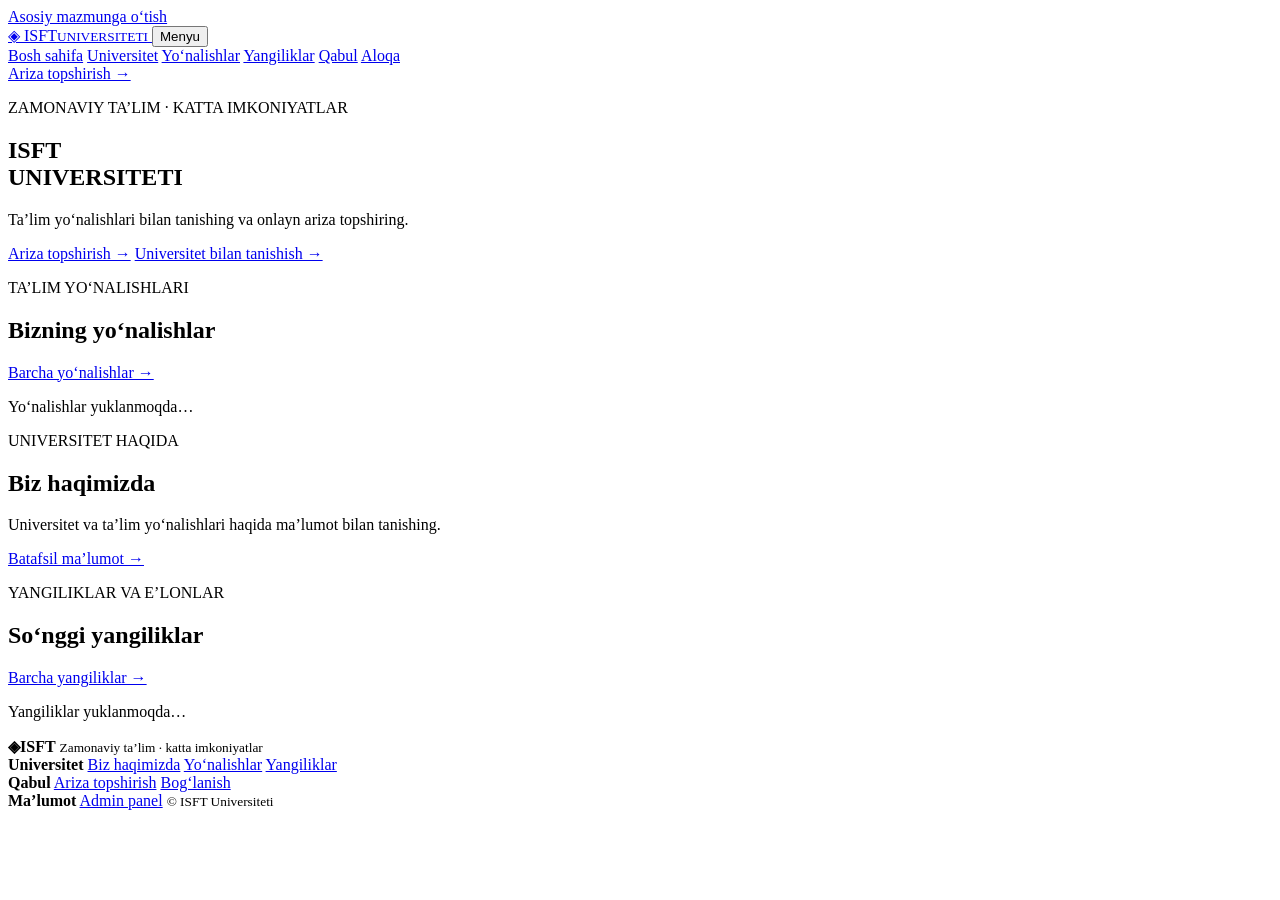
==== static/index.html @ 24857146 "Complete ISFT admissions site with Google Sheets sync" ====
<!doctype html>
<html lang="uz">
<head>
  <meta charset="utf-8">
  <meta name="viewport" content="width=device-width, initial-scale=1">
  <meta name="description" content="ISFT universiteti, ta’lim yo‘nalishlari va onlayn qabul.">
  <title>Bosh sahifa — ISFT</title>
  <link rel="stylesheet" href="/style.css">
  <script src="/app.js" defer></script>
</head>
<body>
  <a class="skip-link" href="#public">Asosiy mazmunga o‘tish</a>
  <header>
    <a class="public-logo" id="logo" href="/" aria-label="ISFT bosh sahifasi">
      <span class="mark" aria-hidden="true">◈</span>
      <span data-site-name>ISFT<small>UNIVERSITETI</small></span>
    </a>
    <button class="mobile-menu" id="mobile-menu" type="button"
            aria-expanded="false" aria-controls="public-nav">Menyu</button>
    <nav class="public-nav" id="public-nav" aria-label="Asosiy menyu">
      <a href="/">Bosh sahifa</a>
      <a href="/about.html">Universitet</a>
      <a href="/programs.html">Yo‘nalishlar</a>
      <a href="/news.html">Yangiliklar</a>
      <a href="/apply.html">Qabul</a>
      <a href="/contact.html">Aloqa</a>
    </nav>
    <a class="btn" href="/apply.html">Ariza topshirish →</a>
  </header>
  <main id="public">
    <section class="public-hero">
      <div class="hero-copy">
        <p class="eyebrow">ZAMONAVIY TA’LIM · KATTA IMKONIYATLAR</p>
        <h1 id="hero-title">ISFT<br><strong>UNIVERSITETI</strong></h1>
        <p id="hero-subtitle">Ta’lim yo‘nalishlari bilan tanishing va onlayn ariza topshiring.</p>
        <div class="hero-actions">
          <a class="btn" href="/apply.html">Ariza topshirish →</a>
          <a class="outline-btn" href="/about.html">Universitet bilan tanishish →</a>
        </div>
      </div>
    </section>
    <section class="public-section">
      <div class="section-top">
        <div>
          <p class="eyebrow">TA’LIM YO‘NALISHLARI</p>
          <h2>Bizning yo‘nalishlar</h2>
        </div>
        <a href="/programs.html">Barcha yo‘nalishlar →</a>
      </div>
      <div id="program-cards" class="program-grid" aria-live="polite">
        <p class="public-empty">Yo‘nalishlar yuklanmoqda…</p>
      </div>
    </section>
    <section class="public-section about-strip">
      <div>
        <p class="eyebrow">UNIVERSITET HAQIDA</p>
        <h2>Biz haqimizda</h2>
        <p>Universitet va ta’lim yo‘nalishlari haqida ma’lumot bilan tanishing.</p>
        <a class="outline-btn" href="/about.html">Batafsil ma’lumot →</a>
      </div>
    </section>
    <section class="public-section">
      <div class="section-top">
        <div>
          <p class="eyebrow">YANGILIKLAR VA E’LONLAR</p>
          <h2>So‘nggi yangiliklar</h2>
        </div>
        <a href="/news.html">Barcha yangiliklar →</a>
      </div>
      <div id="public-content" class="news-grid" aria-live="polite">
        <p class="public-empty">Yangiliklar yuklanmoqda…</p>
      </div>
    </section>
  </main>
  <footer>
    <div class="footer-links">
      <div>
        <b class="public-logo"><span class="mark" aria-hidden="true">◈</span><span data-site-name>ISFT</span></b>
        <small>Zamonaviy ta’lim · katta imkoniyatlar</small>
      </div>
      <div>
        <b>Universitet</b>
        <a href="/about.html">Biz haqimizda</a>
        <a href="/programs.html">Yo‘nalishlar</a>
        <a href="/news.html">Yangiliklar</a>
      </div>
      <div>
        <b>Qabul</b>
        <a href="/apply.html">Ariza topshirish</a>
        <a href="/contact.html">Bog‘lanish</a>
      </div>
      <div>
        <b>Ma’lumot</b>
        <a href="/admin.html">Admin panel</a>
        <small data-footer-text>© ISFT Universiteti</small>
      </div>
    </div>
  </footer>
</body>
</html>
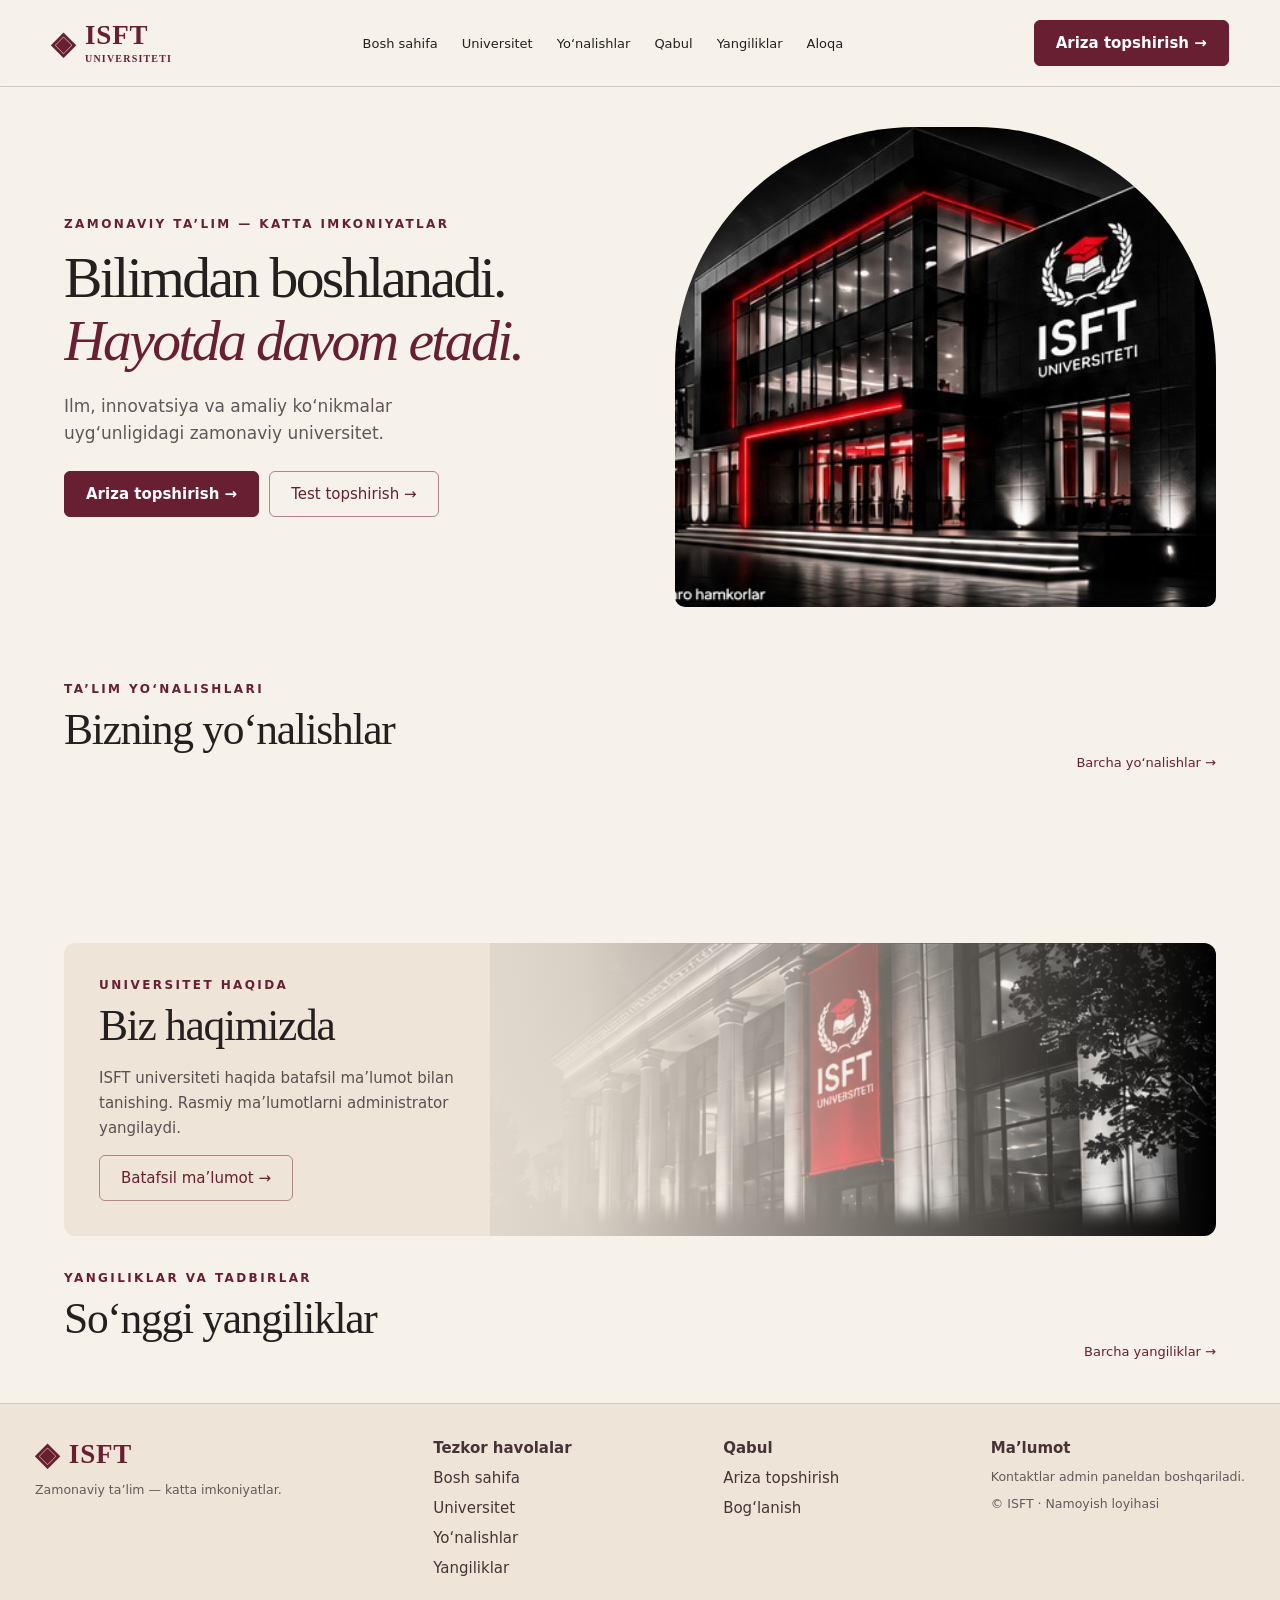
==== commit b262097c: "Prepare original ISFT app for Render" ====
--- a/static/index.html
+++ b/static/index.html
@@ -1,100 +1 @@
-<!doctype html>
-<html lang="uz">
-<head>
-  <meta charset="utf-8">
-  <meta name="viewport" content="width=device-width, initial-scale=1">
-  <meta name="description" content="ISFT universiteti, ta’lim yo‘nalishlari va onlayn qabul.">
-  <title>Bosh sahifa — ISFT</title>
-  <link rel="stylesheet" href="/style.css">
-  <script src="/app.js" defer></script>
-</head>
-<body>
-  <a class="skip-link" href="#public">Asosiy mazmunga o‘tish</a>
-  <header>
-    <a class="public-logo" id="logo" href="/" aria-label="ISFT bosh sahifasi">
-      <span class="mark" aria-hidden="true">◈</span>
-      <span data-site-name>ISFT<small>UNIVERSITETI</small></span>
-    </a>
-    <button class="mobile-menu" id="mobile-menu" type="button"
-            aria-expanded="false" aria-controls="public-nav">Menyu</button>
-    <nav class="public-nav" id="public-nav" aria-label="Asosiy menyu">
-      <a href="/">Bosh sahifa</a>
-      <a href="/about.html">Universitet</a>
-      <a href="/programs.html">Yo‘nalishlar</a>
-      <a href="/news.html">Yangiliklar</a>
-      <a href="/apply.html">Qabul</a>
-      <a href="/contact.html">Aloqa</a>
-    </nav>
-    <a class="btn" href="/apply.html">Ariza topshirish →</a>
-  </header>
-  <main id="public">
-    <section class="public-hero">
-      <div class="hero-copy">
-        <p class="eyebrow">ZAMONAVIY TA’LIM · KATTA IMKONIYATLAR</p>
-        <h1 id="hero-title">ISFT<br><strong>UNIVERSITETI</strong></h1>
-        <p id="hero-subtitle">Ta’lim yo‘nalishlari bilan tanishing va onlayn ariza topshiring.</p>
-        <div class="hero-actions">
-          <a class="btn" href="/apply.html">Ariza topshirish →</a>
-          <a class="outline-btn" href="/about.html">Universitet bilan tanishish →</a>
-        </div>
-      </div>
-    </section>
-    <section class="public-section">
-      <div class="section-top">
-        <div>
-          <p class="eyebrow">TA’LIM YO‘NALISHLARI</p>
-          <h2>Bizning yo‘nalishlar</h2>
-        </div>
-        <a href="/programs.html">Barcha yo‘nalishlar →</a>
-      </div>
-      <div id="program-cards" class="program-grid" aria-live="polite">
-        <p class="public-empty">Yo‘nalishlar yuklanmoqda…</p>
-      </div>
-    </section>
-    <section class="public-section about-strip">
-      <div>
-        <p class="eyebrow">UNIVERSITET HAQIDA</p>
-        <h2>Biz haqimizda</h2>
-        <p>Universitet va ta’lim yo‘nalishlari haqida ma’lumot bilan tanishing.</p>
-        <a class="outline-btn" href="/about.html">Batafsil ma’lumot →</a>
-      </div>
-    </section>
-    <section class="public-section">
-      <div class="section-top">
-        <div>
-          <p class="eyebrow">YANGILIKLAR VA E’LONLAR</p>
-          <h2>So‘nggi yangiliklar</h2>
-        </div>
-        <a href="/news.html">Barcha yangiliklar →</a>
-      </div>
-      <div id="public-content" class="news-grid" aria-live="polite">
-        <p class="public-empty">Yangiliklar yuklanmoqda…</p>
-      </div>
-    </section>
-  </main>
-  <footer>
-    <div class="footer-links">
-      <div>
-        <b class="public-logo"><span class="mark" aria-hidden="true">◈</span><span data-site-name>ISFT</span></b>
-        <small>Zamonaviy ta’lim · katta imkoniyatlar</small>
-      </div>
-      <div>
-        <b>Universitet</b>
-        <a href="/about.html">Biz haqimizda</a>
-        <a href="/programs.html">Yo‘nalishlar</a>
-        <a href="/news.html">Yangiliklar</a>
-      </div>
-      <div>
-        <b>Qabul</b>
-        <a href="/apply.html">Ariza topshirish</a>
-        <a href="/contact.html">Bog‘lanish</a>
-      </div>
-      <div>
-        <b>Ma’lumot</b>
-        <a href="/admin.html">Admin panel</a>
-        <small data-footer-text>© ISFT Universiteti</small>
-      </div>
-    </div>
-  </footer>
-</body>
-</html>
+<!doctype html><html lang="uz"><head><meta charset="utf-8"><meta name="viewport" content="width=device-width,initial-scale=1"><meta name="description" content="ISFT universiteti: ta’lim yo‘nalishlari va onlayn qabul."><title>Bosh sahifa — ISFT</title><link rel="stylesheet" href="/style.css"><link rel="stylesheet" href="/admissions.css"></head><body><header><a class="public-logo" id="logo" href="/" aria-label="ISFT bosh sahifa"><span class="mark">◈</span><span>ISFT<small>UNIVERSITETI</small></span></a><button class="mobile-menu" id="mobile-menu" type="button">☰</button><nav class="public-nav"><a href="/">Bosh sahifa</a><a href="/about.html">Universitet</a><a href="/programs.html">Yo‘nalishlar</a><a href="/apply.html">Qabul</a><a href="/news.html">Yangiliklar</a><a href="/contact.html">Aloqa</a></nav><a class="btn" href="/apply.html">Ariza topshirish →</a></header><main id="public"><section class="public-hero"><div class="hero-copy"><div class="eyebrow">ZAMONAVIY TA’LIM — KATTA IMKONIYATLAR</div><h1>Bilimdan boshlanadi.<br><em>Hayotda davom etadi.</em></h1><p id="hero-subtitle">Ilm, innovatsiya va amaliy ko‘nikmalar uyg‘unligidagi zamonaviy universitet.</p><div class="hero-actions"><a class="btn" href="/apply.html">Ariza topshirish →</a><a class="outline-btn" href="/exam.html">Test topshirish →</a></div></div></section><section class="public-section"><div class="section-top"><div><div class="eyebrow">TA’LIM YO‘NALISHLARI</div><h2>Bizning yo‘nalishlar</h2></div><a href="/programs.html">Barcha yo‘nalishlar →</a></div><div id="program-cards" class="program-grid"></div></section><section class="public-section" aria-label="Reklama"><div id="advertisements"></div></section><section class="public-section about-strip"><div><div class="eyebrow">UNIVERSITET HAQIDA</div><h2>Biz haqimizda</h2><p>ISFT universiteti haqida batafsil ma’lumot bilan tanishing. Rasmiy ma’lumotlarni administrator yangilaydi.</p><a class="outline-btn" href="/about.html">Batafsil ma’lumot →</a></div></section><section class="public-section"><div class="section-top"><div><div class="eyebrow">YANGILIKLAR VA TADBIRLAR</div><h2>So‘nggi yangiliklar</h2></div><a href="/news.html">Barcha yangiliklar →</a></div><div id="public-content" class="news-grid"></div></section></main><footer><div class="footer-links"><div><b class="public-logo"><span class="mark">◈</span> ISFT</b><small>Zamonaviy ta’lim — katta imkoniyatlar.</small></div><div><b>Tezkor havolalar</b><a href="/">Bosh sahifa</a><a href="/about.html">Universitet</a><a href="/programs.html">Yo‘nalishlar</a><a href="/news.html">Yangiliklar</a></div><div><b>Qabul</b><a href="/apply.html">Ariza topshirish</a><a href="/contact.html">Bog‘lanish</a></div><div><b>Ma’lumot</b><small>Kontaktlar admin paneldan boshqariladi.</small><small>© ISFT · Namoyish loyihasi</small></div></div></footer><div class="modal hidden" id="login-modal"><form id="login-form" class="box"><h2>Administrator kirishi</h2><label>Login<input name="username" value="admin" required></label><label>Parol<input name="password" type="password" required></label><p id="login-error" class="error"></p><button class="btn">Kirish</button><button type="button" class="secondary" id="close-modal">Bekor qilish</button></form></div><script src="/app.js" defer></script></body></html>
--- a/style.css
+++ b/style.css
@@ -0,0 +1,5 @@
+:root{font-family:Inter,system-ui,-apple-system,'Segoe UI',sans-serif;color:#f6f6f8;background:#07080c;font-size:15px}*{box-sizing:border-box}body{margin:0}a{color:inherit;text-decoration:none}button,input,select,textarea{font:inherit}button{cursor:pointer}header{display:flex;align-items:center;justify-content:space-between;gap:24px;padding:20px 5%;border-bottom:1px solid #272833;position:sticky;top:0;background:#090a0eea;backdrop-filter:blur(14px);z-index:2}header nav{display:flex;gap:25px}header nav a:hover,.topbar a:hover{color:#ff4d60}.logo,.brand{font-size:25px;font-weight:850;background:none;color:white;border:0}.logo small,.brand small{display:block;font-size:11px;color:#a6a6b3}.btn{display:inline-block;background:#d7092c;color:white;padding:13px 21px;border:1px solid #ff4b61;border-radius:12px;font-weight:750;box-shadow:0 0 22px #d7092c50;transition:.2s}.btn:hover{background:#f51239;box-shadow:0 0 28px #f51239aa;transform:translateY(-1px)}.secondary{background:#22232b;border:1px solid #41424e;color:white;border-radius:10px;padding:11px 15px}.secondary:hover{border-color:#e62946}main{max-width:1280px;margin:auto;padding:45px 5%}h1{font-size:clamp(35px,5vw,62px);letter-spacing:-.05em}h2{font-size:24px;letter-spacing:-.03em}.hero{padding:95px 0 110px;background:radial-gradient(ellipse at 70% 50%,#4a091f55,transparent 50%)}.hero h1{max-width:700px}.hero em{color:#fa2447;font-style:normal}.hero p{color:#a5a5b3;font-size:19px}.eyebrow{color:#ff4763;letter-spacing:.2em;font-size:12px;font-weight:800}.grid{display:grid;grid-template-columns:repeat(auto-fit,minmax(245px,1fr));gap:17px;margin:25px 0 75px}.card,.box,.stat,.widget{background:linear-gradient(135deg,#171820,#0d0e13);border:1px solid #2b2d39;border-radius:17px;padding:22px}.card:hover{border-color:#ef2c4e;box-shadow:0 0 22px #b30d3033}.card h3{margin:9px 0}.muted{color:#a1a2af}.card p{white-space:pre-wrap;line-height:1.6}.form-wrap{max-width:700px}.form-wrap form,.box form{display:grid;gap:15px}label{display:grid;gap:7px;color:#c8c8d0;margin-bottom:13px}input,select,textarea{width:100%;background:#101117;border:1px solid #353642;border-radius:10px;padding:12px;color:white;outline:none}input:focus,select:focus,textarea:focus{border-color:#ef2c4e}textarea{min-height:120px;resize:vertical}.check{display:flex;align-items:center}.check input{width:auto}.error{color:#ff7084}.success{color:#47d989}.modal{position:fixed;inset:0;display:grid;place-items:center;background:#000c;z-index:5}.modal .box{width:min(430px,92vw)}.hidden{display:none!important}footer{text-align:center;color:#858593;padding:35px}.admin{display:flex;min-height:100vh}.admin aside{width:258px;min-width:258px;background:#090a0f;border-right:1px solid #252630;padding:25px 12px;display:flex;flex-direction:column;gap:15px}.admin aside .brand{padding:0 12px 20px;color:#fff}.admin aside .brand:first-letter{color:#f21a3b}.admin aside button{width:100%;text-align:left;border:0;background:transparent;color:#b7b8c3;padding:13px 14px;border-radius:10px}.admin aside button:hover,.admin aside button.active{background:linear-gradient(90deg,#95102d,#35101d);color:white;box-shadow:inset 3px 0 #ff3656}.admin aside #logout{margin-top:auto;border:1px solid #333541;text-align:center}.workspace{flex:1;min-width:0}.topbar{padding:20px 28px;border-bottom:1px solid #292a35;display:flex;align-items:center;gap:20px}.topbar strong{font-size:22px}.topbar span{color:#888a99}.topbar a{margin-left:auto}.admin main{padding:25px;max-width:1700px}.stats{display:grid;grid-template-columns:repeat(4,minmax(0,1fr));gap:14px}.stat{border-color:#46202c}.stat small{color:#a8a8b4}.stat b{display:block;font-size:32px;margin-top:14px}.stat span{color:#42e28d;font-size:12px}.layout{display:grid;grid-template-columns:1.5fr 1fr;gap:17px;margin-top:17px}.widget{min-width:0}.widget h3{margin:0 0 20px}.bars{display:flex;align-items:end;gap:9px;height:180px;border-bottom:1px solid #383943}.bar{flex:1;min-width:8px;background:linear-gradient(#ff2a50,#7a1028);border-radius:5px 5px 0 0;position:relative}.bar:hover{filter:brightness(1.5)}.bar label{position:absolute;bottom:-29px;left:0;font-size:10px;white-space:nowrap;color:#a5a5b3}.tablewrap{overflow:auto}table{width:100%;border-collapse:collapse;white-space:nowrap}th,td{text-align:left;border-bottom:1px solid #292a33;padding:13px 12px;font-size:13px}th{color:#9a9ba8;font-weight:600}td button{margin-right:5px}.toolbar{display:flex;justify-content:space-between;align-items:center;gap:10px;flex-wrap:wrap;margin-bottom:20px}.toolbar input{max-width:300px}.pill{border-radius:99px;padding:5px 9px;background:#48232b;color:#ff91a0;font-size:12px}.toast{position:fixed;right:22px;bottom:22px;background:#1a2520;border:1px solid #3c9860;border-radius:12px;padding:15px;display:none;z-index:8}.toast.show{display:block}.loading{padding:30px;color:#bbb}.rowactions{display:flex;gap:7px}.rowactions button{padding:7px 9px}.modal-form{max-width:700px}.hint{font-size:13px;color:#a6a6b2}.danger{color:#ff8a9b}@media(max-width:1000px){.stats{grid-template-columns:repeat(2,1fr)}.layout{grid-template-columns:1fr}.admin aside{width:205px;min-width:205px}.topbar span{display:none}}@media(max-width:650px){header nav{display:none}.admin{display:block}.admin aside{width:100%;min-width:0;max-height:225px;overflow:auto}.admin aside #sidebar{display:flex;overflow-x:auto;gap:6px}.admin aside button{white-space:nowrap;width:auto}.admin aside #logout{display:none}.topbar{padding:14px}.admin main{padding:14px}.stats{grid-template-columns:repeat(2,1fr)}.stat b{font-size:24px}.hero{padding:55px 0}}
+
+/* Public ISFT premium theme. Admin rules above remain unchanged. */
+body:has(#public){background:#030303;color:#fff}body:has(#public) header{background:#050505ee;border-color:#222;padding:15px 5%;min-height:78px}body:has(#public) header nav a{font-size:13px}body:has(#public) header nav a:hover{color:#ff304a;text-shadow:0 0 14px #d90035}body:has(#public) main{max-width:1500px;padding:0 5%}body:has(#public) footer{border-top:1px solid #272727;background:#030303}.public-logo{font-size:27px;line-height:1;font-weight:850;display:flex;align-items:center;gap:9px;letter-spacing:.03em}.public-logo .mark{color:#ed1233;font-size:31px}.public-logo small{font-size:10px;letter-spacing:.12em;display:block;margin-top:5px;color:#eee}.public-nav{display:flex;align-items:center;gap:24px}.public-nav a{transition:color .2s}.public-hero{min-height:460px;display:flex;align-items:center;position:relative;isolation:isolate;padding:40px 0 52px}.public-hero:before{content:'';position:absolute;z-index:-2;inset:0 -6vw 0 27%;background:url('campus-hero.jpg') center right/cover no-repeat}.public-hero:after{content:'';position:absolute;z-index:-1;inset:0 -6vw;background:linear-gradient(90deg,#030303 0%,#030303 23%,#030303c9 40%,#03030310 76%),linear-gradient(0deg,#030303,transparent 30%)}.public-hero .hero-copy{max-width:610px}.public-hero h1{font-family:Georgia,serif;font-weight:500;line-height:.99;letter-spacing:.015em;font-size:clamp(52px,6vw,92px);margin:16px 0 20px}.public-hero h1 strong{color:#f21739;font-weight:500;text-shadow:0 0 19px #e4004145}.public-hero p{max-width:440px;color:#e4e4e4;line-height:1.6;font-size:17px}.hero-actions{display:flex;gap:16px;flex-wrap:wrap;margin-top:24px}.outline-btn{display:inline-flex;align-items:center;border:1px solid #a32639;border-radius:12px;padding:13px 21px;transition:.2s}.outline-btn:hover{border-color:#f20a31;box-shadow:0 0 20px #e8004366}.public-section{padding:35px 0 44px}.section-top{display:flex;justify-content:space-between;align-items:end;gap:15px}.section-top h2,.public-section h2{font-family:Georgia,serif;font-weight:400;font-size:clamp(31px,3.4vw,44px);margin:8px 0 16px}.section-top a{color:#f52a49;font-size:13px}.program-grid{display:grid;grid-template-columns:repeat(8,minmax(0,1fr));gap:12px;margin:10px 0}.program-tile{min-height:125px;padding:15px 9px;display:flex;flex-direction:column;align-items:center;justify-content:center;gap:11px;text-align:center;border:1px solid #2a2a2a;border-radius:14px;background:linear-gradient(145deg,#111,#050505);font-size:12px;line-height:1.4;transition:.2s}.program-tile .tile-icon{font-size:30px;color:#f20a31;font-weight:300}.program-tile:hover,.program-tile:focus-visible{border-color:#ff143d;box-shadow:0 0 25px #e0003777;transform:translateY(-3px);outline:none}.about-strip{min-height:260px;display:flex;align-items:center;position:relative;isolation:isolate;overflow:hidden}.about-strip:before{content:'';position:absolute;z-index:-2;inset:0 0 0 37%;background:url('campus-about.jpg') center/cover no-repeat}.about-strip:after{content:'';position:absolute;z-index:-1;inset:0;background:linear-gradient(90deg,#030303 20%,#030303e8 40%,transparent 83%)}.about-strip>div{max-width:420px}.about-strip p{line-height:1.65;color:#ddd}.news-grid{display:grid;grid-template-columns:repeat(3,minmax(0,1fr));gap:18px}.news-card{border:1px solid #282828;border-radius:15px;overflow:hidden;background:#0b0b0b;transition:.2s}.news-card:hover{border-color:#f0193e;box-shadow:0 0 20px #b9003433}.news-card img{width:100%;height:150px;object-fit:cover}.news-card div{padding:17px}.news-card h3{margin:8px 0}.news-card p{color:#aaa;line-height:1.6}.footer-links{display:flex;justify-content:space-between;flex-wrap:wrap;gap:25px;text-align:left;max-width:1250px;margin:auto}.footer-links>div{display:grid;align-content:start;gap:12px}.footer-links a:hover{color:#ff2845}.footer-links small{color:#999}.page-hero{padding:70px 0 30px;background:radial-gradient(ellipse at 80% 0%,#8b001a30,transparent 55%)}.page-hero h1{font-family:Georgia,serif;font-weight:400;font-size:clamp(42px,5vw,68px);margin:10px 0}.page-hero p{color:#bbb}.public-cards{grid-template-columns:repeat(3,minmax(0,1fr))}.public-cards .card{background:#0b0b0b;border-color:#2b2b2b}.public-cards .card:hover{border-color:#ed1736}.public-cards .card h3{font-size:21px}.public-cards .card a{color:#ff3754}.public-form{background:#0d0d0d;padding:30px;border:1px solid #292929;border-radius:16px;margin:25px 0 80px}.public-form .btn{width:100%}.public-footnote{color:#888;font-size:12px;margin-top:20px}.public-empty{border:1px solid #292929;padding:30px;border-radius:12px;color:#bbb}.mobile-menu{display:none;background:transparent;border:1px solid #333;color:white;padding:8px 12px;border-radius:9px}
+@media(max-width:1100px){.program-grid{grid-template-columns:repeat(4,1fr)}.public-nav{gap:12px}}@media(max-width:700px){body:has(#public) header{padding:14px 5%}.mobile-menu{display:block}.public-nav{display:none!important;position:absolute;top:70px;left:0;right:0;background:#080808;padding:22px;flex-direction:column;align-items:start;border-bottom:1px solid #333}.public-nav.open{display:flex!important}body:has(#public) header>.btn{font-size:11px;padding:10px}.public-hero{min-height:510px;align-items:end}.public-hero:before{inset:0 -6vw 22% 0;background-position:65% center}.public-hero:after{background:linear-gradient(0deg,#030303 7%,#03030399 52%,#03030320)}.public-hero h1{font-size:55px}.program-grid{grid-template-columns:repeat(2,1fr)}.news-grid,.public-cards{grid-template-columns:1fr}.about-strip:before{inset:0}.about-strip:after{background:#000a}.footer-links{display:grid;grid-template-columns:repeat(2,1fr)}}
--- a/admissions.css
+++ b/admissions.css
@@ -0,0 +1,41 @@
+:root{color-scheme:light;background:#f6f1e9;color:#252020;--wine:#681f31;--cream:#f6f1e9;--line:#d9c6c4}
+body:not(.admin),body:has(#public){background:var(--cream);color:#252020}
+body:not(.admin) header,body:has(#public) header{background:#f6f1e9f5;border-color:var(--line);padding:20px 4%;gap:18px}
+.public-logo{color:var(--wine);font-family:Georgia,serif}.public-logo small,.public-logo .mark{color:var(--wine)}
+header nav a:hover,body:has(#public) header nav a:hover{color:var(--wine);text-shadow:none}
+.btn{background:var(--wine);border-color:var(--wine);box-shadow:none;border-radius:6px;color:#fff}
+.btn:hover{background:#872b43;box-shadow:none}.btn:disabled{opacity:.5;cursor:not-allowed;transform:none}
+.secondary,.outline-btn{background:transparent;border:1px solid #ae858b;color:var(--wine);border-radius:6px;box-shadow:none}
+label{color:#46383a}input,textarea,select{background:#fffdfa;color:#252020;border-color:#cdbabc;border-radius:6px}
+input:focus,textarea:focus,select:focus{outline:2px solid #ab6d7a;outline-offset:2px;border-color:var(--wine)}
+.eyebrow{color:var(--wine)}.muted,.hint,.public-footnote{color:#6a5c5e}.error{color:#a0182e}.success{color:#186139}
+.card,.widget,.box,.stat,.public-form,.public-cards .card{background:#fffdfa;border-color:var(--line);color:#252020;box-shadow:none;border-radius:10px}
+.card:hover,.public-cards .card:hover{border-color:#aa6e7b;box-shadow:none}
+.public-hero{min-height:560px;padding:70px 0;overflow:hidden}.public-hero .hero-copy{width:50%;max-width:630px}
+.public-hero:before{inset:40px 0 40px 53%;border-radius:240px 240px 10px 10px;background:url('/campus-hero.jpg') center/cover}
+.public-hero:after{display:none}.public-hero h1{font-size:clamp(38px,4.5vw,70px);line-height:1.09;letter-spacing:-.045em}
+.public-hero h1 em{color:var(--wine)}.public-hero p{color:#625659}.hero-actions{gap:10px}
+.program-grid{grid-template-columns:repeat(4,minmax(0,1fr));gap:18px;margin:25px 0}
+.program-tile{align-items:start;justify-content:space-between;text-align:left;min-height:210px;padding:24px;border:1px solid #b8838c;border-radius:10px;background:#fffaf2;color:#302027;font-size:19px;font-weight:700;line-height:1.3}
+.program-tile:nth-child(4n+1),.program-tile:nth-child(4n+4){background:var(--wine);color:#fff}
+.program-tile:nth-child(7n+3){background:#ad5f4c;color:white}.program-tile .tile-icon{font-size:40px;color:inherit;opacity:.75}
+.program-tile small{font-size:12px;font-weight:500}.program-tile:hover,.program-tile:focus-visible{box-shadow:0 8px 25px #681f3114;border-color:#681f31;outline:2px solid #681f31;outline-offset:3px}
+.section-top a,.public-cards .card a{color:var(--wine)}.about-strip{border-radius:12px;background:#eee4d8;padding:35px}
+.about-strip:after{background:linear-gradient(90deg,#eee4d8 25%,#eee4d8e8 45%,transparent)}.about-strip p,.page-hero p{color:#5c4f51}
+.page-hero{background:none}.news-card{background:#fffdfa;border-color:var(--line)}.news-card:hover{box-shadow:none;border-color:var(--wine)}.news-card p{color:#65595c}.news-card img{height:210px}
+body:not(.admin) footer,body:has(#public) footer{background:#eee4d8;border-color:var(--line);color:#463338}.footer-links small{color:#65595c}
+.public-empty{color:#65595c;border-color:var(--line)}.mobile-menu{color:var(--wine);border-color:var(--line)}
+.ad-banner{padding:32px 40px;border-radius:12px;background:var(--wine);color:#fff;margin:15px 0}.ad-banner small{letter-spacing:.16em;font-size:10px;opacity:.75}.ad-banner h3{font-family:Georgia,serif;font-size:32px;margin:14px 0}.ad-banner p{white-space:pre-wrap;line-height:1.6}.ad-placeholder{background:#e9dacd;color:var(--wine);border:1px dashed #ac7d75}
+.notice{padding:16px 20px;background:#eee4d8;border-left:3px solid var(--wine);color:#554347;line-height:1.7}
+#exam-root{padding:45px 5%;max-width:1300px;min-height:65vh}.exam-welcome{max-width:850px;margin:30px auto}.exam-welcome h1,.exam-result h1{font-family:Georgia,serif;letter-spacing:-.035em}
+.exam-steps{display:flex;gap:25px;flex-wrap:wrap;margin:30px 0}.exam-request-list{display:grid;grid-template-columns:repeat(auto-fit,minmax(240px,1fr));gap:18px;margin:25px 0 45px}
+.exam-clock{position:sticky;top:92px;z-index:2;display:flex;gap:20px;align-items:center;justify-content:space-between;background:var(--wine);color:white;padding:16px 22px;border-radius:8px;flex-wrap:wrap}
+#countdown{font-size:28px;font-variant-numeric:tabular-nums}#save-state{font-size:12px}.question{border:1px solid var(--line);border-radius:10px;padding:25px;margin:25px 0;background:#fffdfa}
+.question legend{font-size:19px;font-weight:650;padding:0 8px;max-width:100%;overflow-wrap:anywhere}.question label:has(input[type=radio]){display:flex;gap:12px;align-items:center;padding:14px;background:#f7f2ec;border-radius:6px}.question input[type=radio]{width:20px;height:20px;accent-color:var(--wine);flex-shrink:0}
+.exam-result{max-width:850px;margin:40px auto;text-align:center}.exam-result.passed{border-top:5px solid #2a7450}.result-score{font-size:72px;color:var(--wine);font-weight:700}
+.answer-editor{display:grid;grid-template-columns:1fr 1fr;gap:15px}.exam-settings{display:grid;grid-template-columns:1fr 1fr;gap:15px;margin:25px 0}
+.admin{background:#f5f2ee;color:#252020}.admin aside{background:#fffdfa;border-color:var(--line);width:270px;min-width:270px}.admin aside .brand{color:var(--wine)}.brand small{color:#766166}.admin aside button{color:#514348}.admin aside button.active,.admin aside button:hover{background:#f1e3e6;color:var(--wine);box-shadow:inset 3px 0 var(--wine)}
+.topbar{background:#fffdfa;border-color:var(--line)}.topbar span{color:#74646a}.stat small,.stat span,th{color:#6d565e}td,th{border-color:#e4d7d9}.stat b{color:var(--wine)}.bar{background:linear-gradient(#a65669,#681f31)}.bar label{color:#6d565e}.pill{background:#f1e2e5;color:var(--wine)}.toast{background:#fffdfa;color:#215839}.danger{color:#a0182e}
+@media(max-width:1050px){.public-nav{gap:12px}.program-grid{grid-template-columns:repeat(3,1fr)}header nav a{font-size:12px}}
+@media(max-width:800px){.public-nav{display:none!important;position:absolute;top:80px;left:0;right:0;padding:24px;background:var(--cream);flex-direction:column;align-items:start;border-bottom:1px solid var(--line)}.public-nav.open{display:flex!important}.mobile-menu{display:block}.public-hero .hero-copy{width:100%;max-width:100%;padding-top:280px}.public-hero:before{inset:20px 0 auto 0;height:270px;border-radius:150px 150px 8px 8px}.public-hero{padding:25px 0}.public-hero h1{font-size:46px}.program-grid{grid-template-columns:repeat(2,1fr)}.exam-clock{top:80px}.admin aside{width:210px;min-width:210px}}
+@media(max-width:650px){.admin aside{width:100%;min-width:0}.program-tile{min-height:190px;padding:17px;font-size:16px}.exam-settings,.answer-editor{grid-template-columns:1fr}.question{padding:15px}.ad-banner{padding:25px}.exam-clock{gap:10px;padding:12px}.exam-clock strong{font-size:13px}.about-strip:after{background:#eee4d8df}header>.btn{font-size:11px;padding:10px}.public-logo{font-size:23px}.news-grid{grid-template-columns:1fr}}
